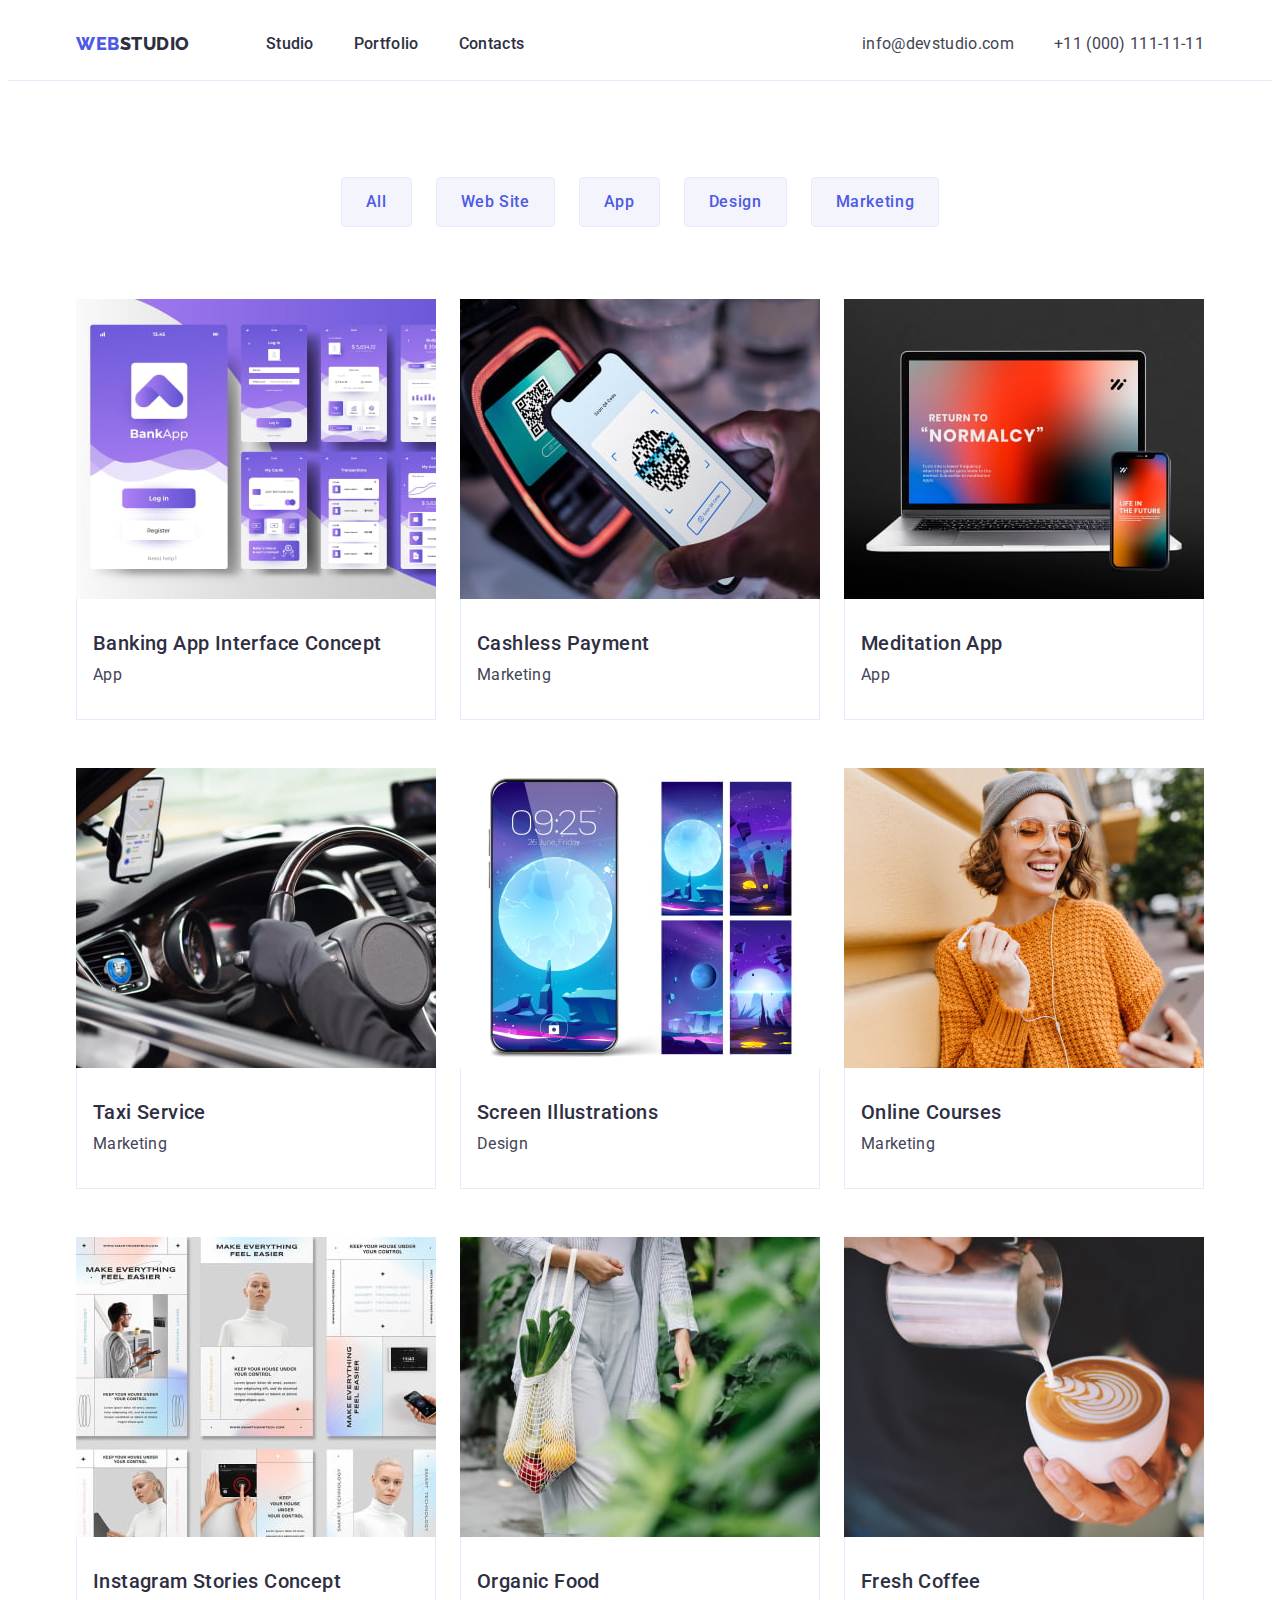
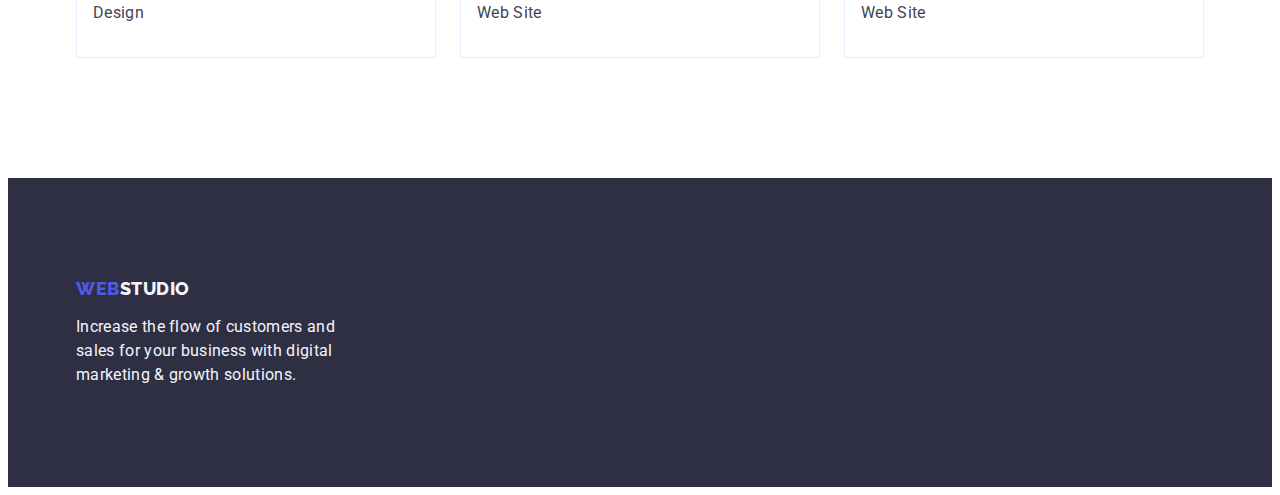
==== portfolio.html @ a3e5a1a2 "Initial commit" ====
<!DOCTYPE html>
<html lang="en">
  <head>
    <meta charset="UTF-8" />
    <meta http-equiv="X-UA-Compatible" content="IE=edge" />
    <meta name="viewport" content="width=device-width, initial-scale=1.0" />
    <title lang="uk">Портфоліо</title>
    <link rel="preconnect" href="https://fonts.googleapis.com" />
    <link rel="preconnect" href="https://fonts.gstatic.com" crossorigin />
    <link
      href="https://fonts.googleapis.com/css2?family=Raleway:wght@800&family=Roboto:wght@400;500;700;900&display=swap"
      rel="stylesheet"
    />
    <link
      rel="stylesheet"
      href="https://cdnjs.cloudflare.com/ajax/libs/modern-normalize/2.0.0/modern-normalize.min.css"
      integrity="sha512-4xo8blKMVCiXpTaLzQSLSw3KFOVPWhm/TRtuPVc4WG6kUgjH6J03IBuG7JZPkcWMxJ5huwaBpOpnwYElP/m6wg=="
      crossorigin="anonymous"
      referrerpolicy="no-referrer"
    />
    <link rel="stylesheet" href="./css/styles.css" />
  </head>

  <body>
    <header class="header">
      <div class="header-container container">
        <nav class="header-nav">
          <a class="logo link logo-header" href="./index.html"
            >Web<span class="logo-dark">Studio</span></a
          >
          <ul class="nav-list list">
            <li class="nav-list-item">
              <a class="nav-link link" href="./index.html">Studio</a>
            </li>
            <li class="nav-list-item">
              <a class="nav-link link" href="./portfolio.html">Portfolio</a>
            </li>
            <li class="nav-list-item">
              <a class="nav-link link" href="">Contacts</a>
            </li>
          </ul>
        </nav>
        <address class="adress">
          <ul class="adress-list list">
            <li>
              <a class="link" href="mailto:info@devstudio.com"
                >info@devstudio.com</a
              >
            </li>
            <li>
              <a class="link" href="tel:+110001111111">+11 (000) 111-11-11</a>
            </li>
          </ul>
        </address>
      </div>
    </header>

    <main>
      <!-- Button list -->
      <section class="section-projects">
        <div class="container">
          <h1 hidden class="visually-hidden">Our Projects</h1>
          <ul class="list btn-list">
            <li class="btn-list-item">
              <button class="btn button" type="button">All</button>
            </li>
            <li class="btn-list-item">
              <button class="btn button" type="button">Web Site</button>
            </li>
            <li class="btn-list-item">
              <button class="btn button" type="button">App</button>
            </li>
            <li class="btn-list-item">
              <button class="btn button" type="button">Design</button>
            </li>
            <li class="btn-list-item">
              <button class="btn button" type="button">Marketing</button>
            </li>
          </ul>

          <!-- Projects list -->
          <ul class="project list">
            <li class="project-item">
              <a class="project-foto link" href="">
                <img
                  src="./images/projects/raw1-1.jpg"
                  alt="Bank app"
                  width="360"
                />
                <div class="project-card">
                  <h2 class="project-title link">
                    Banking App Interface Concept
                  </h2>
                  <p class="project-text link">App</p>
                </div>
              </a>
            </li>
            <li class="project-item">
              <a class="project-foto link" href="">
                <img
                  src="./images/projects/row1-2.jpg"
                  alt="Cachless payment"
                  width="360"
                />
                <div class="project-card">
                  <h2 class="project-title link">Cashless Payment</h2>
                  <p class="project-text link">Marketing</p>
                </div>
              </a>
            </li>
            <li class="project-item">
              <a class="project-foto link" href="">
                <img
                  src="./images/projects/row1-3.jpg"
                  alt="Meditation App"
                  width="360"
                />
                <div class="project-card">
                  <h2 class="project-title link">Meditation App</h2>
                  <p class="project-text link">App</p>
                </div>
              </a>
            </li>
            <li class="project-item">
              <a class="project-foto link" href="">
                <img
                  src="./images/projects/raw2-1.jpg"
                  alt="Taxi Service"
                  width="360"
                />
                <div class="project-card">
                  <h2 class="project-title link">Taxi Service</h2>
                  <p class="project-text link">Marketing</p>
                </div>
              </a>
            </li>
            <li class="project-item">
              <a class="project-foto link" href="">
                <img
                  src="./images/projects/raw2-2.jpg"
                  alt="Screen Illustrations"
                  width="360"
                />
                <div class="project-card">
                  <h2 class="project-title link">Screen Illustrations</h2>
                  <p class="project-text link">Design</p>
                </div>
              </a>
            </li>
            <li class="project-item">
              <a class="project-foto link" href="">
                <img
                  src="./images/projects/raw2-3.jpg"
                  alt="Online Courses"
                  width="360"
                />
                <div class="project-card">
                  <h2 class="project-title link">Online Courses</h2>
                  <p class="project-text link">Marketing</p>
                </div>
              </a>
            </li>
            <li class="project-item">
              <a class="project-foto link" href="">
                <img
                  src="./images/projects/raw3-1.jpg"
                  alt="Insta Stories"
                  width="360"
                />
                <div class="project-card">
                  <h2 class="project-title link">Instagram Stories Concept</h2>
                  <p class="project-text link">Design</p>
                </div>
              </a>
            </li>
            <li class="project-item">
              <a class="project-foto link" href="">
                <img
                  src="./images/projects/raw3-2.jpg"
                  alt="Organic Food"
                  width="360"
                />
                <div class="project-card">
                  <h2 class="project-title link">Organic Food</h2>
                  <p class="project-text link">Web Site</p>
                </div>
              </a>
            </li>
            <li class="project-item">
              <a class="project-foto link" href="">
                <img
                  src="./images/projects/raw3-3.jpg"
                  alt="Fresh Coffee"
                  width="360"
                />
                <div class="project-card">
                  <h2 class="project-title link">Fresh Coffee</h2>
                  <p class="project-text link">Web Site</p>
                </div>
              </a>
            </li>
          </ul>
        </div>
      </section>
    </main>

    <footer class="footer">
      <div class="container">
        <a class="logo logo-footer link" href="./index.html"
          >Web<span class="logo-light">Studio</span></a
        >
        <p class="footer-text">
          Increase the flow of customers and sales for your business with
          digital marketing & growth solutions.
        </p>
      </div>
    </footer>
  </body>
</html>
---- css/styles.css ----
:root {
  --slate: #434455;
  --navyblue: #2e2f42;
  --iris: #4d5ae5;
  --white: #ffffff;
  --cloud: #f4f4fd;
  --ocean: #404bbf;
  --light: #e7e9fc;
}

body {
  color: var(--slate);
  background-color: var(--white);
  font-family: Roboto, sans-serif;
  font-size: 16px;
}

*,
*::after,
*::before {
  box-sizing: border-box;
}

h1,
h2,
h3,
h4,
h5,
h6,
p {
  margin: 0;
}

img {
  display: block;
  max-width: 100%;
  height: auto;
  object-fit: cover;
}

.container {
  width: 1158px;
  margin-left: auto;
  margin-right: auto;
  padding-left: 15px;
  padding-right: 15px;
}

.header {
  border-bottom: 1px solid var(--light);
}
.header-container {
  display: flex;
  justify-content: space-between;
  align-items: center;
}

.link {
  text-decoration: none;
  color: currentColor;
}
.link:hover {
  color: var(--ocean);
}
.link:focus {
  color: var(--ocean);
}

.list {
  list-style: none;
  padding: 0;
  margin: 0;
}

.logo {
  font-family: Raleway, sans-serif;
  font-weight: 800;
  font-size: 18px;
  line-height: 1.17;
  letter-spacing: 0.03em;
  text-transform: uppercase;
  flex: none;
  color: var(--iris);
  display: flex;
  align-items: center;
}
.logo-dark {
  color: var(--navyblue);
}
.logo-light {
  color: var(--cloud);
}
.logo-header {
  margin-right: 76px;
}

.header-nav {
  font-weight: 500;
  font-size: 18px;
  line-height: 1.5;
  letter-spacing: 0.02em;
  display: flex;
  align-items: center;
}
.nav-list {
  display: flex;
  gap: 40px;
  padding: 24px 0;
}

.nav-list-item {
  font-weight: 500;
  font-size: 16px;
  line-height: 1.5;
  letter-spacing: 0.02em;
  color: var(--navyblue);
}
.nav-link {
  padding-top: 24px;
  padding-bottom: 24px;
}

.adress {
  font-style: normal;
  line-height: 1.5;
  letter-spacing: 0.02em;
}
.adress-list {
  display: flex;
  gap: 40px;
}

.hero {
  color: var(--white);
  background-color: var(--navyblue);
  padding-bottom: 188px;
  padding-top: 188px;
}
.hero-title {
  display: block;
  color: var(--white);
  max-width: 496px;
  margin: 0 auto 48px;
  font-weight: 700;
  font-size: 56px;
  line-height: 60px;
  text-align: center;
  line-height: 1.07;
  letter-spacing: 0.02em;
}
.hero-title-btn {
  color: var(--white);
  background-color: var(--iris);
  font-weight: 500;
  font-size: 16px;
  line-height: 1.5;
  letter-spacing: 0.04em;
  display: block;
  padding: 16px 32px;
  border-radius: 4px;
  margin-right: auto;
  margin-left: auto;
  min-width: 169px;
  height: 56px;
  border: none;
}

.button {
  font-family: inherit;
  cursor: pointer;
}
.button:hover {
  background-color: var(--ocean);
  border: 1px solid transparent;
}
.button:focus {
  background-color: var(--ocean);
  border: 1px solid transparent;
}

.btn-list {
  display: flex;
  justify-content: center;
  gap: 24px;
  margin-bottom: 72px;
}
.btn-list-item {
  display: flex;
}

.btn {
  font-family: inherit;
  cursor: pointer;
  color: var(--iris);
  background-color: var(--cloud);
  font-weight: 500;
  font-size: 16px;
  line-height: 1.5;
  letter-spacing: 0.04em;
  padding: 12px 24px;
  border-radius: 4px;
  border: 1px solid var(--light);
}
.btn:hover,
.btn:focus {
  color: var(--white);
  background-color: var(--ocean);
  border: 1px solid transparent;
  box-shadow: 0px 2px 2px 0px rgba(0, 0, 0, 0.12),
    0px 2px 1px 0px rgba(0, 0, 0, 0.08), 0px 3px 1px 0px rgba(0, 0, 0, 0.1);
}

.advantages {
  padding-top: 120px;
  padding-bottom: 120px;
}

.advantages-title {
  font-weight: 500;
  font-size: 20px;
  line-height: 1.2;
  letter-spacing: 0.02em;
  color: var(--navyblue);
  margin-bottom: 8px;
}

.advantages-list {
  display: flex;
  gap: 24px;
}

.advantages-list-item {
  flex-basis: calc((100% - 24px * 3) / 4);
}

.advantages-text {
  line-height: 1.5;
  letter-spacing: 0.02em;
}

.section-title {
  margin-bottom: 72px;
  font-weight: 700;
  font-size: 36px;
  line-height: 1.11;
  text-align: center;
  letter-spacing: 0.02em;
  text-transform: capitalize;
  color: var(--navyblue);
}

.visually-hidden {
  position: absolute;
  width: 1px;
  height: 1px;
  margin: -1px;
  border: 0;
  padding: 0;
  white-space: nowrap;
  clip-path: inset(100%);
  clip: rect(0 0 0 0);
  overflow: hidden;
}

.tasks {
  padding-bottom: 120px;
}

.tasks-set {
  display: flex;
  gap: 24px;
}

.team {
  background-color: var(--cloud);
  padding-top: 120px;
  padding-bottom: 120px;
}

.team-set {
  display: flex;
  gap: 24px;
}

.team-set-item {
  padding-bottom: 0px;
  border-radius: 0px 0px 4px 4px;
  box-shadow: 0px 2px 1px 0px rgba(46, 47, 66, 0.08),
    0px 1px 1px 0px rgba(46, 47, 66, 0.16),
    0px 1px 6px 0px rgba(46, 47, 66, 0.08);
}

.team-set-item-box {
  padding: 32px 0;
}

.team-list {
  background-color: var(--white);
}

.team-member {
  font-weight: 500;
  font-size: 20px;
  line-height: 1.2;
  text-align: center;
  letter-spacing: 0.02em;
  color: var(--navyblue);
  margin-bottom: 8px;
}
.team-text {
  font-size: 16px;
  line-height: 1.5;
  text-align: center;
  letter-spacing: 0.02em;
  color: var(--slate);
}

.section-projects {
  padding: 96px 0 120px 0;
}

.project {
  display: flex;
  flex-wrap: wrap;
  row-gap: 48px;
  column-gap: 24px;
}

.project-item {
  flex-basis: calc((100% - 24px * 2) / 3);
}

.project-foto {
  background-color: var(--white);
}

.project-card {
  display: flex;
  flex-direction: column;
  justify-content: center;
  align-items: flex-start;
  align-self: stretch;
  padding: 32px 16px;
  border: 1px solid #e7e9fc;
  border-top: none;
}

.project-title {
  font-weight: 500;
  font-size: 20px;
  line-height: 1.2;
  letter-spacing: 0.02em;
  color: var(--navyblue);
  margin-bottom: 8px;
}
.project-text {
  line-height: 1.5;
  letter-spacing: 0.02em;
  color: var(--slate);
}

.footer {
  background-color: var(--navyblue);
  padding: 100px 0 100px 0;
}
.logo-footer {
  display: inline-block;
  margin-bottom: 16px;
}

.footer-text {
  color: var(--cloud);
  line-height: 1.5;
  letter-spacing: 0.02em;
  width: 264px;
}
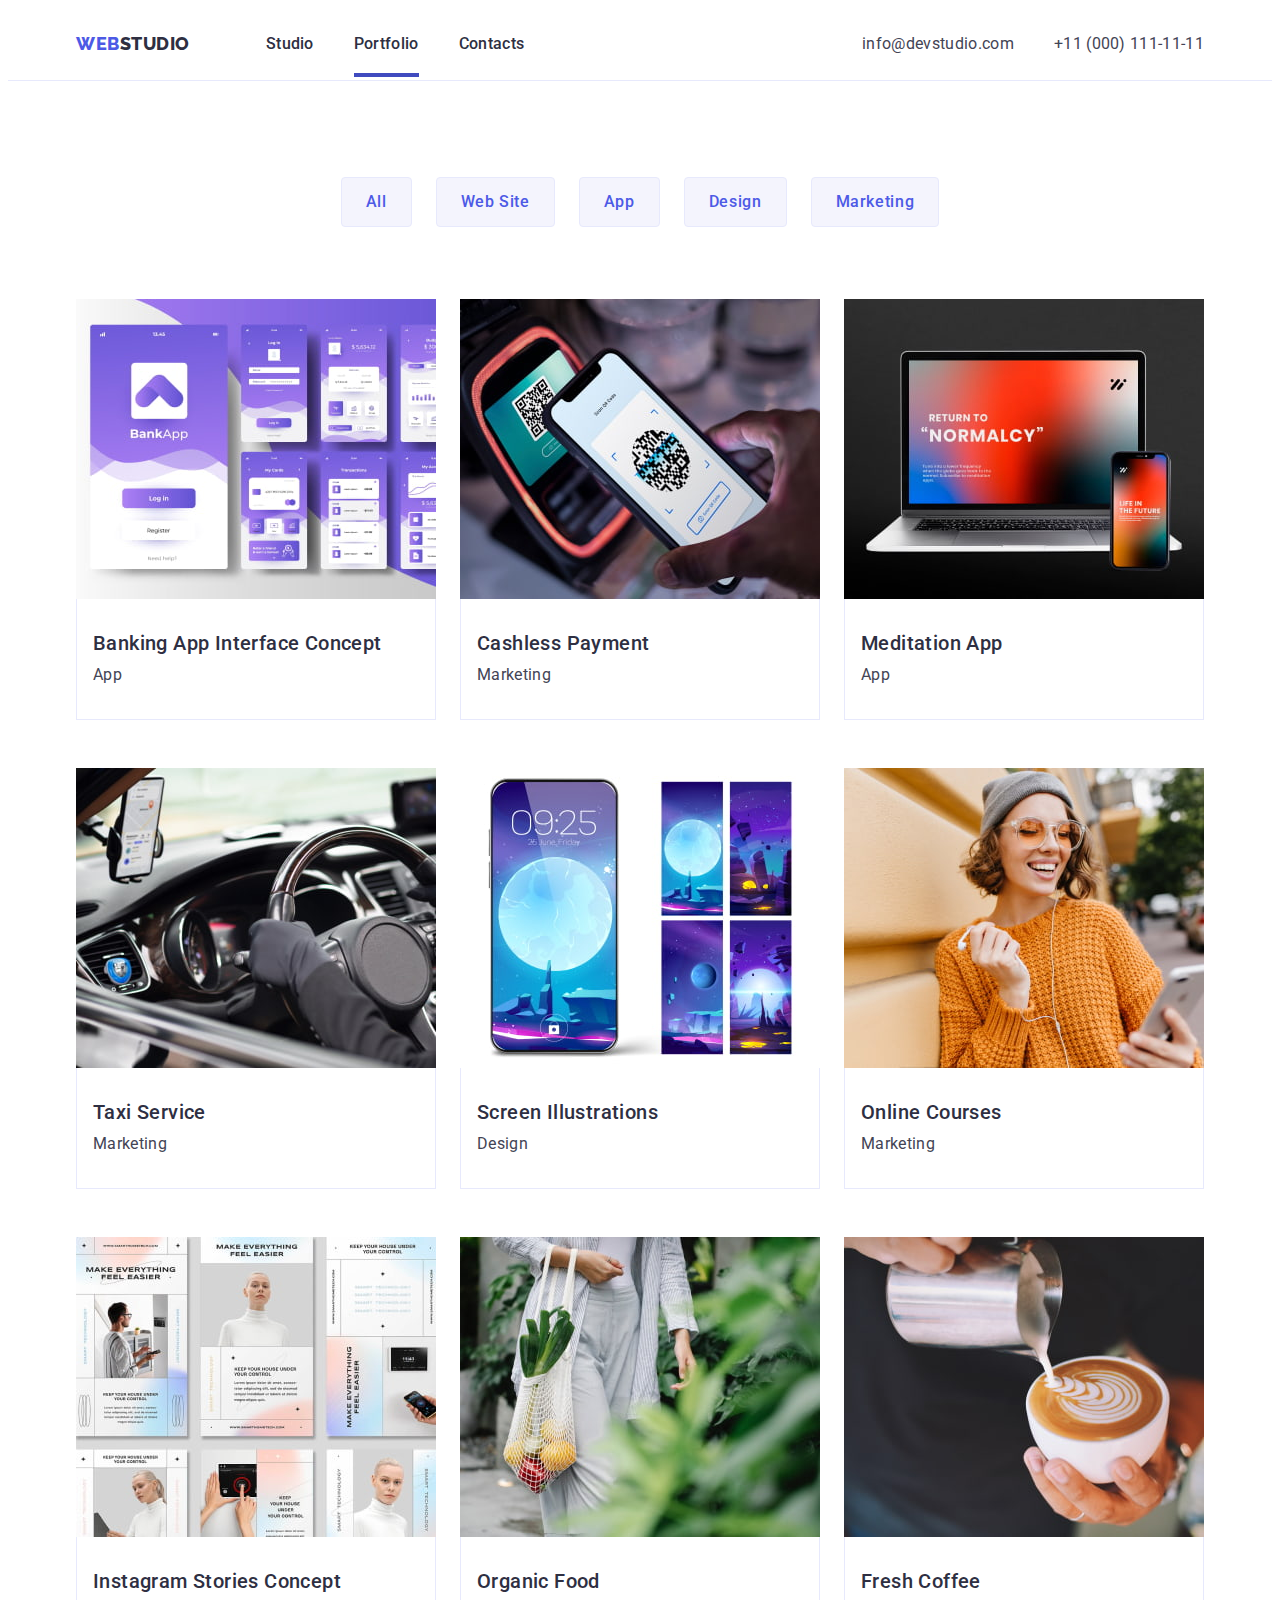
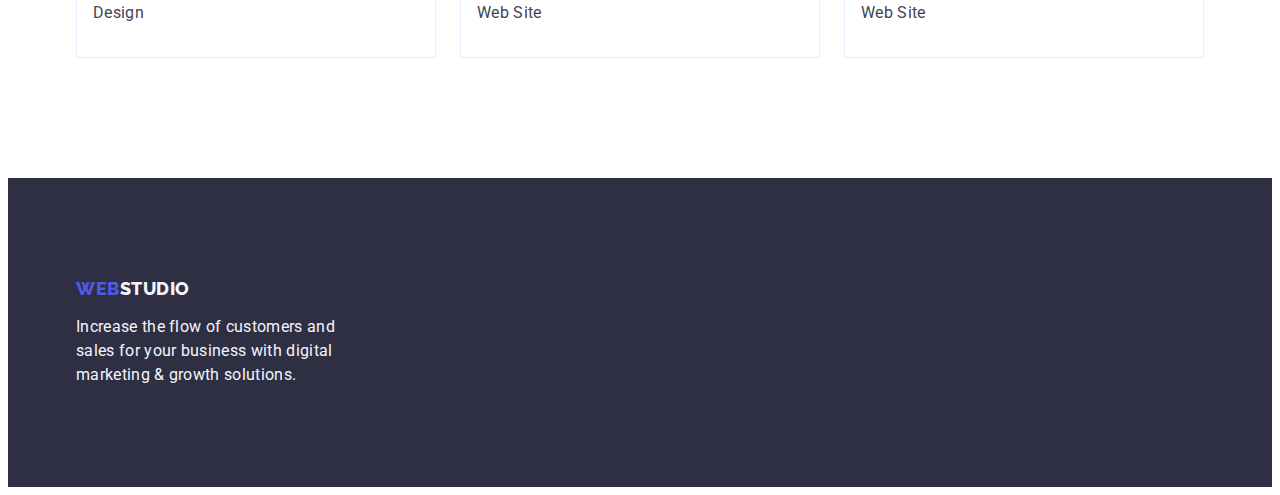
==== commit 68408c21: "add advantage-icon, underline in header, shadow in team" ====
--- a/portfolio.html
+++ b/portfolio.html
@@ -22,6 +22,7 @@
   </head>
 
   <body>
+    <!-- header -->
     <header class="header">
       <div class="header-container container">
         <nav class="header-nav">
@@ -33,7 +34,9 @@
               <a class="nav-link link" href="./index.html">Studio</a>
             </li>
             <li class="nav-list-item">
-              <a class="nav-link link" href="./portfolio.html">Portfolio</a>
+              <a class="nav-link current link" href="./portfolio.html"
+                >Portfolio</a
+              >
             </li>
             <li class="nav-list-item">
               <a class="nav-link link" href="">Contacts</a>
@@ -203,7 +206,7 @@
         </div>
       </section>
     </main>
-
+    <!-- footer -->
     <footer class="footer">
       <div class="container">
         <a class="logo logo-footer link" href="./index.html"
--- a/css/styles.css
+++ b/css/styles.css
@@ -7,7 +7,11 @@
   --ocean: #404bbf;
   --light: #e7e9fc;
 }
-
+/**
+  |============================
+  | General
+  |============================
+*/
 body {
   color: var(--slate);
   background-color: var(--white);
@@ -37,6 +41,9 @@
   height: auto;
   object-fit: cover;
 }
+ul {
+  list-style: none;
+}
 
 .container {
   width: 1158px;
@@ -46,15 +53,11 @@
   padding-right: 15px;
 }
 
-.header {
-  border-bottom: 1px solid var(--light);
-}
-.header-container {
-  display: flex;
-  justify-content: space-between;
-  align-items: center;
-}
-
+/**
+  |============================
+  | link
+  |============================
+*/
 .link {
   text-decoration: none;
   color: currentColor;
@@ -94,6 +97,19 @@
   margin-right: 76px;
 }
 
+/**
+  |============================
+  | header
+  |============================
+*/
+.header {
+  border-bottom: 1px solid var(--light);
+}
+.header-container {
+  display: flex;
+  justify-content: space-between;
+  align-items: center;
+}
 .header-nav {
   font-weight: 500;
   font-size: 18px;
@@ -116,9 +132,22 @@
   color: var(--navyblue);
 }
 .nav-link {
+  position: relative;
   padding-top: 24px;
   padding-bottom: 24px;
 }
+.nav-link::after {
+  content: '';
+  display: block;
+  width: 100%;
+  height: 4px;
+  position: absolute;
+  bottom: 0;
+  left: 0;
+}
+.nav-link.current::after {
+  background-color: var(--ocean);
+}
 
 .adress {
   font-style: normal;
@@ -129,13 +158,26 @@
   display: flex;
   gap: 40px;
 }
-
+/**
+  |============================
+  | hero
+  |============================
+*/
 .hero {
   color: var(--white);
   background-color: var(--navyblue);
   padding-bottom: 188px;
   padding-top: 188px;
-}
+  background-repeat: no-repeat;
+  background-size: cover;
+  background-position: center;
+  background-image: linear-gradient(
+      rgba(46, 47, 66, 0.7),
+      rgba(46, 47, 66, 0.7)
+    ),
+    url(../images/hero-bg.jpg);
+}
+
 .hero-title {
   display: block;
   color: var(--white);
@@ -164,7 +206,11 @@
   height: 56px;
   border: none;
 }
-
+/**
+  |============================
+  | button
+  |============================
+*/
 .button {
   font-family: inherit;
   cursor: pointer;
@@ -208,34 +254,6 @@
   border: 1px solid transparent;
   box-shadow: 0px 2px 2px 0px rgba(0, 0, 0, 0.12),
     0px 2px 1px 0px rgba(0, 0, 0, 0.08), 0px 3px 1px 0px rgba(0, 0, 0, 0.1);
-}
-
-.advantages {
-  padding-top: 120px;
-  padding-bottom: 120px;
-}
-
-.advantages-title {
-  font-weight: 500;
-  font-size: 20px;
-  line-height: 1.2;
-  letter-spacing: 0.02em;
-  color: var(--navyblue);
-  margin-bottom: 8px;
-}
-
-.advantages-list {
-  display: flex;
-  gap: 24px;
-}
-
-.advantages-list-item {
-  flex-basis: calc((100% - 24px * 3) / 4);
-}
-
-.advantages-text {
-  line-height: 1.5;
-  letter-spacing: 0.02em;
 }
 
 .section-title {
@@ -262,6 +280,59 @@
   overflow: hidden;
 }
 
+/**
+  |============================
+  | advantages
+  |============================
+*/
+.advantages {
+  padding-top: 120px;
+  padding-bottom: 120px;
+}
+
+.advantages-title {
+  font-weight: 500;
+  font-size: 20px;
+  line-height: 1.2;
+  letter-spacing: 0.02em;
+  color: var(--navyblue);
+  margin-bottom: 8px;
+}
+
+.advantages-list {
+  display: flex;
+  gap: 24px;
+}
+
+.advantages-list-item {
+  flex-basis: calc((100% - 24px * 3) / 4);
+}
+
+.advantages-list-wrapper {
+  display: flex;
+  justify-content: center;
+  align-items: center;
+  width: 264px;
+  height: 112px;
+  margin-bottom: 8px;
+  border-radius: 4px;
+  border: 1px solid var(--slate);
+  background: var(--cloud);
+}
+
+.advantages-list-icon {
+}
+
+.advantages-text {
+  line-height: 1.5;
+  letter-spacing: 0.02em;
+}
+
+/**
+  |============================
+  | tasks
+  |============================
+*/
 .tasks {
   padding-bottom: 120px;
 }
@@ -271,6 +342,11 @@
   gap: 24px;
 }
 
+/**
+  |============================
+  | team
+  |============================
+*/
 .team {
   background-color: var(--cloud);
   padding-top: 120px;
@@ -315,6 +391,20 @@
   color: var(--slate);
 }
 
+.social-media-list {
+  display: flex;
+  gap: 24px;
+}
+
+.socail-media-item {
+  flex-basis: calc((100% - 24px * 3) / 4);
+}
+
+/**
+  |============================
+  | projects
+  |============================
+*/
 .section-projects {
   padding: 96px 0 120px 0;
 }
@@ -359,6 +449,12 @@
   color: var(--slate);
 }
 
+/**
+  |============================
+  | footer
+  |============================
+*/
+
 .footer {
   background-color: var(--navyblue);
   padding: 100px 0 100px 0;
